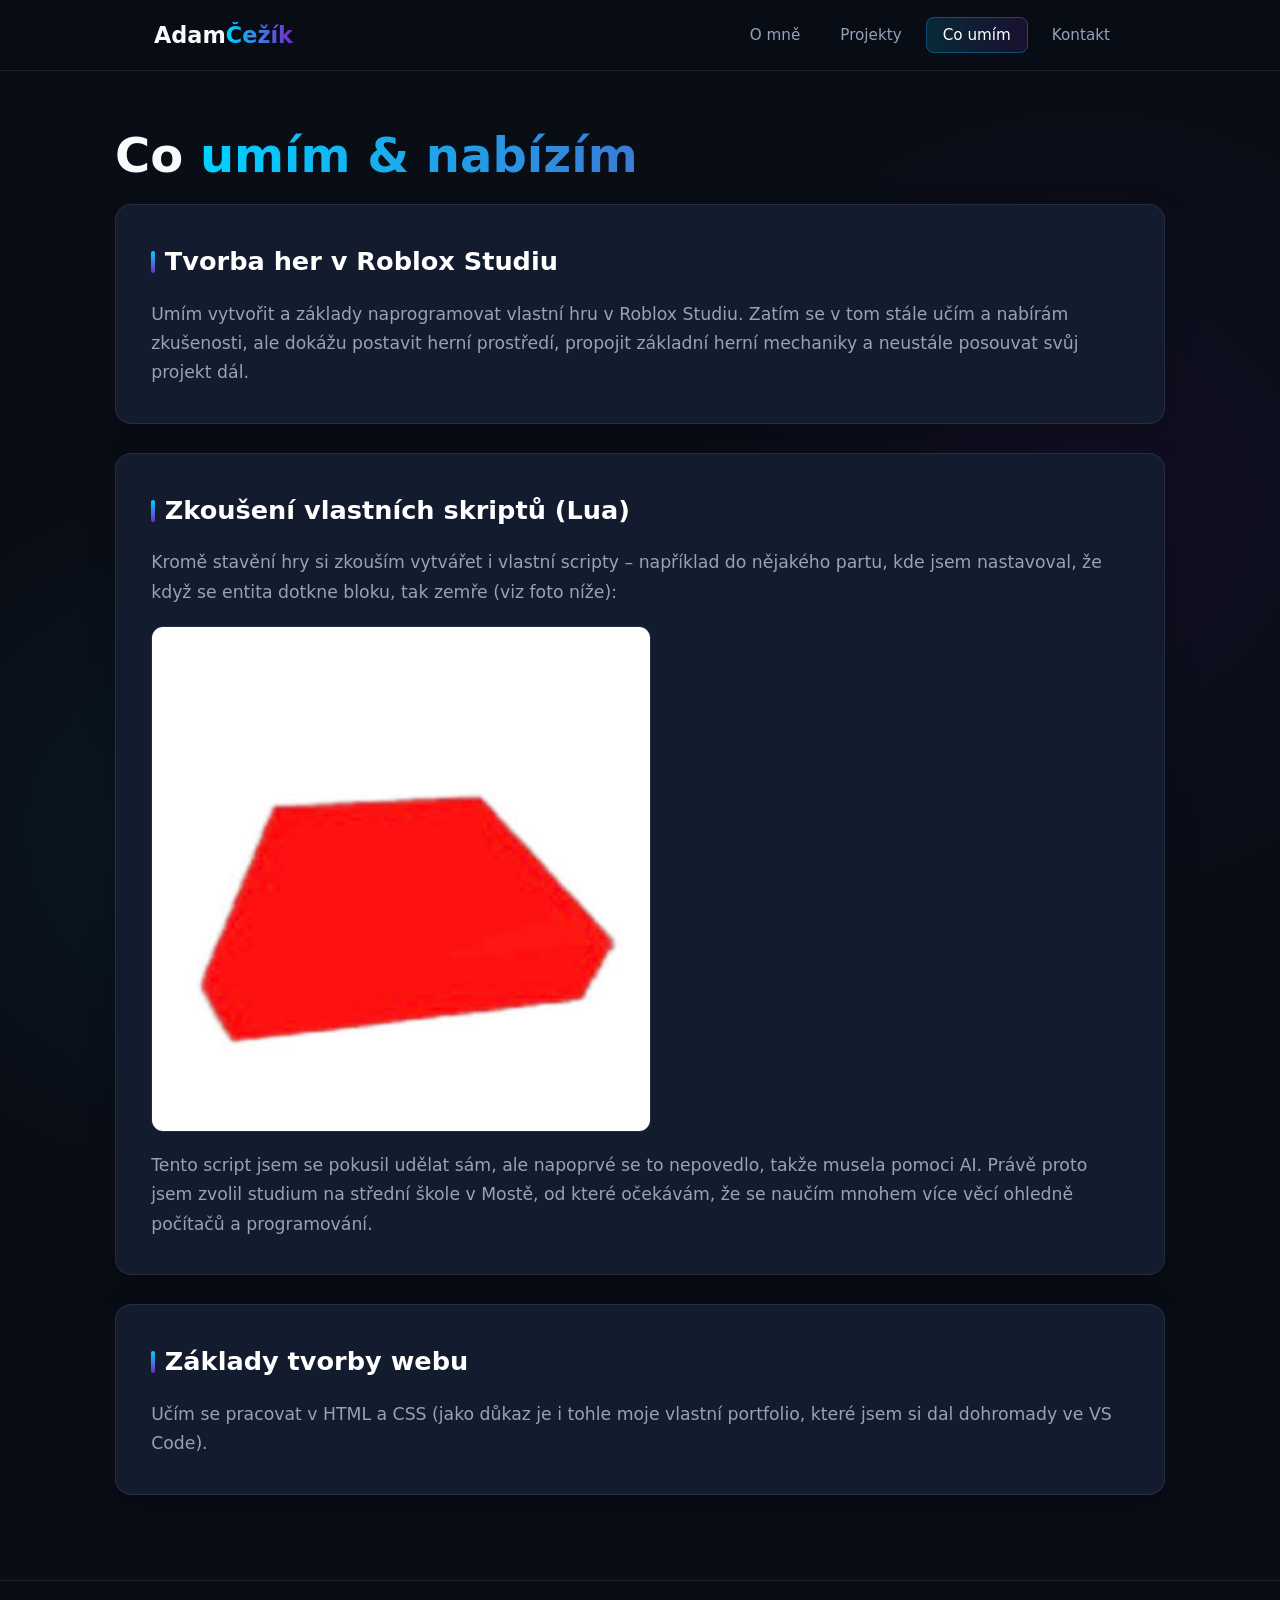
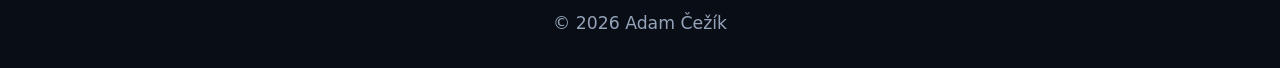
==== Dovednosti.html @ 24068c91 "prvni.verze" ====
<!DOCTYPE html>
<html lang="cs">
<head>
    <meta charset="UTF-8">
    <meta name="viewport" content="width=device-width, initial-scale=1.0">
    <title>Adam Čežík | Co umím</title>
    <link rel="stylesheet" href="css/style.css">
</head>
<body>

    <header>
        <nav>
            <a href="index.html" class="logo">Adam<span>Čežík</span></a>
            <ul class="nav-links">
                <li><a href="index.html">O mně</a></li>
                <li><a href="Projekty.html">Projekty</a></li>
                <li><a href="Dovednosti.html" class="active">Co umím</a></li>
                <li><a href="kontakt.html">Kontakt</a></li>
            </ul>
        </nav>
    </header>

    <main>
        <h1>Co <span>umím & nabízím</span></h1>

        <div class="card">
            <h2>Tvorba her v Roblox Studiu</h2>
            <p>Umím vytvořit a základy naprogramovat vlastní hru v Roblox Studiu. Zatím se v tom stále učím a nabírám zkušenosti, ale dokážu postavit herní prostředí, propojit základní herní mechaniky a neustále posouvat svůj projekt dál.</p>
        </div>

        <div class="card">
            <h2>Zkoušení vlastních skriptů (Lua)</h2>
            <p>Kromě stavění hry si zkouším vytvářet i vlastní scripty – například do nějakého partu, kde jsem nastavoval, že když se entita dotkne bloku, tak zemře (viz foto níže):</p>
            
            <!-- Vlož svůj obrázek do složky img/ jako Script.Roblox.Studio.jpg -->
            <img src="img/script.png" alt="Roblox Script" class="nahled-hry">
            
            <p>Tento script jsem se pokusil udělat sám, ale napoprvé se to nepovedlo, takže musela pomoci AI. Právě proto jsem zvolil studium na střední škole v Mostě, od které očekávám, že se naučím mnohem více věcí ohledně počítačů a programování.</p>
        </div>

        <div class="card">
            <h2>Základy tvorby webu</h2>
            <p>Učím se pracovat v HTML a CSS (jako důkaz je i tohle moje vlastní portfolio, které jsem si dal dohromady ve VS Code).</p>
        </div>
    </main>

    <footer>
        <p>&copy; 2026 Adam Čežík</p>
    </footer>

</body>
</html>
---- css/style.css ----
:root {
    --bg-main: #090d16;
    --bg-card: #131b2e;
    --bg-nav: rgba(9, 13, 22, 0.85);
    --text-primary: #f8fafc;
    --text-secondary: #94a3b8;
    --accent-blue: #00d2ff;
    --accent-purple: #7928ca;
    --border-color: rgba(255, 255, 255, 0.08);
}

* {
    margin: 0;
    padding: 0;
    box-sizing: border-box;
    font-family: 'Segoe UI', system-ui, -apple-system, sans-serif;
}

body {
    background-color: var(--bg-main);
    background-image: 
        radial-gradient(circle at 15% 50%, rgba(0, 210, 255, 0.06), transparent 25%),
        radial-gradient(circle at 85% 30%, rgba(121, 40, 202, 0.08), transparent 25%);
    color: var(--text-primary);
    line-height: 1.7;
    min-height: 100vh;
    display: flex;
    flex-direction: column;
}

/* === NAVIGACE === */
header {
    background-color: var(--bg-nav);
    backdrop-filter: blur(12px);
    border-bottom: 1px solid var(--border-color);
    position: sticky;
    top: 0;
    z-index: 100;
}

nav {
    max-width: 1100px;
    margin: 0 auto;
    padding: 1rem 5%;
    display: flex;
    justify-content: space-between;
    align-items: center;
    flex-wrap: wrap;
    gap: 1rem;
}

.logo {
    font-size: 1.4rem;
    font-weight: 800;
    color: var(--text-primary);
    text-decoration: none;
}

.logo span {
    background: linear-gradient(90deg, var(--accent-blue), var(--accent-purple));
    -webkit-background-clip: text;
    -webkit-text-fill-color: transparent;
}

.nav-links {
    list-style: none;
    display: flex;
    gap: 0.5rem;
    flex-wrap: wrap;
}

.nav-links a {
    color: var(--text-secondary);
    text-decoration: none;
    font-size: 0.95rem;
    font-weight: 500;
    padding: 0.5rem 1rem;
    border-radius: 8px;
    transition: all 0.25s ease;
}

.nav-links a:hover {
    color: var(--text-primary);
    background-color: rgba(255, 255, 255, 0.05);
}

.nav-links a.active {
    color: #fff;
    background: linear-gradient(90deg, rgba(0, 210, 255, 0.15), rgba(121, 40, 202, 0.15));
    border: 1px solid rgba(0, 210, 255, 0.3);
}

/* === HLAVNÍ OBSAH === */
main {
    max-width: 1050px;
    width: 90%;
    margin: 3.5rem auto;
    flex: 1;
}

/* === ÚVODNÍ SEKCE S FOTKOU === */
.hero-container {
    display: flex;
    align-items: center;
    justify-content: space-between;
    gap: 3.5rem;
    margin-bottom: 2.5rem;
}

.hero-text {
    flex: 1;
}

.badge {
    display: inline-block;
    background: rgba(0, 210, 255, 0.1);
    color: var(--accent-blue);
    border: 1px solid rgba(0, 210, 255, 0.3);
    padding: 0.3rem 0.9rem;
    border-radius: 20px;
    font-size: 0.85rem;
    font-weight: 600;
    margin-bottom: 1rem;
}

h1 {
    font-size: 3rem;
    font-weight: 800;
    line-height: 1.2;
    margin-bottom: 1.2rem;
}

h1 span {
    background: linear-gradient(90deg, var(--accent-blue), #3a7bd5);
    -webkit-background-clip: text;
    -webkit-text-fill-color: transparent;
}

.hero-photo-wrapper {
    position: relative;
    width: 270px;
    height: 320px;
    flex-shrink: 0;
}

.hero-photo-wrapper::before {
    content: '';
    position: absolute;
    inset: -4px;
    border-radius: 24px;
    background: linear-gradient(135deg, var(--accent-blue), var(--accent-purple));
    z-index: 0;
    opacity: 0.8;
    filter: blur(8px);
}

.hero-photo {
    position: relative;
    z-index: 1;
    width: 100%;
    height: 100%;
    object-fit: cover;
    object-position: center top;
    border-radius: 20px;
    border: 2px solid rgba(255, 255, 255, 0.15);
    background-color: var(--bg-card);
}

/* === KARTY A TEXTY === */
.card {
    background-color: var(--bg-card);
    border: 1px solid var(--border-color);
    border-radius: 16px;
    padding: 2.2rem;
    margin-bottom: 1.8rem;
    box-shadow: 0 10px 30px rgba(0, 0, 0, 0.25);
}

h2 {
    font-size: 1.6rem;
    color: #fff;
    margin-bottom: 1rem;
    display: flex;
    align-items: center;
    gap: 0.6rem;
}

h2::before {
    content: '';
    display: inline-block;
    width: 4px;
    height: 22px;
    background: linear-gradient(180deg, var(--accent-blue), var(--accent-purple));
    border-radius: 2px;
}

p {
    color: var(--text-secondary);
    font-size: 1.08rem;
    margin-bottom: 1.2rem;
}

p:last-child {
    margin-bottom: 0;
}

/* === ODKAZY A TLAČÍTKA === */
.svitici-odkaz {
    color: var(--accent-blue);
    text-decoration: none;
    font-weight: 600;
    border-bottom: 1px dashed var(--accent-blue);
    transition: 0.2s;
}

.svitici-odkaz:hover {
    color: #fff;
    border-bottom-style: solid;
    text-shadow: 0 0 10px rgba(0, 210, 255, 0.6);
}

.btn {
    display: inline-block;
    background: linear-gradient(90deg, var(--accent-blue), #2563eb);
    color: #fff;
    padding: 0.8rem 1.6rem;
    border-radius: 10px;
    text-decoration: none;
    font-weight: 600;
    margin-top: 1rem;
    margin-right: 0.8rem;
    transition: transform 0.2s, box-shadow 0.2s;
}

.btn:hover {
    transform: translateY(-2px);
    box-shadow: 0 6px 20px rgba(0, 210, 255, 0.35);
}

.btn-outline {
    background: transparent;
    border: 1px solid rgba(0, 210, 255, 0.4);
}

.btn-outline:hover {
    background: rgba(0, 210, 255, 0.1);
}

/* === OBRÁZEK SKRIPTU === */
.nahled-hry {
    width: 100%;
    max-width: 500px;
    border-radius: 12px;
    border: 1px solid var(--border-color);
    margin: 1.2rem 0;
    display: block;
}

/* === PATIČKA === */
footer {
    text-align: center;
    padding: 1.8rem;
    border-top: 1px solid var(--border-color);
    color: var(--text-secondary);
    font-size: 0.9rem;
}

@media (max-width: 768px) {
    .hero-container {
        flex-direction: column-reverse;
        text-align: center;
        gap: 2rem;
    }
    h1 {
        font-size: 2.3rem;
    }
    .hero-photo-wrapper {
        width: 220px;
        height: 260px;
    }
}
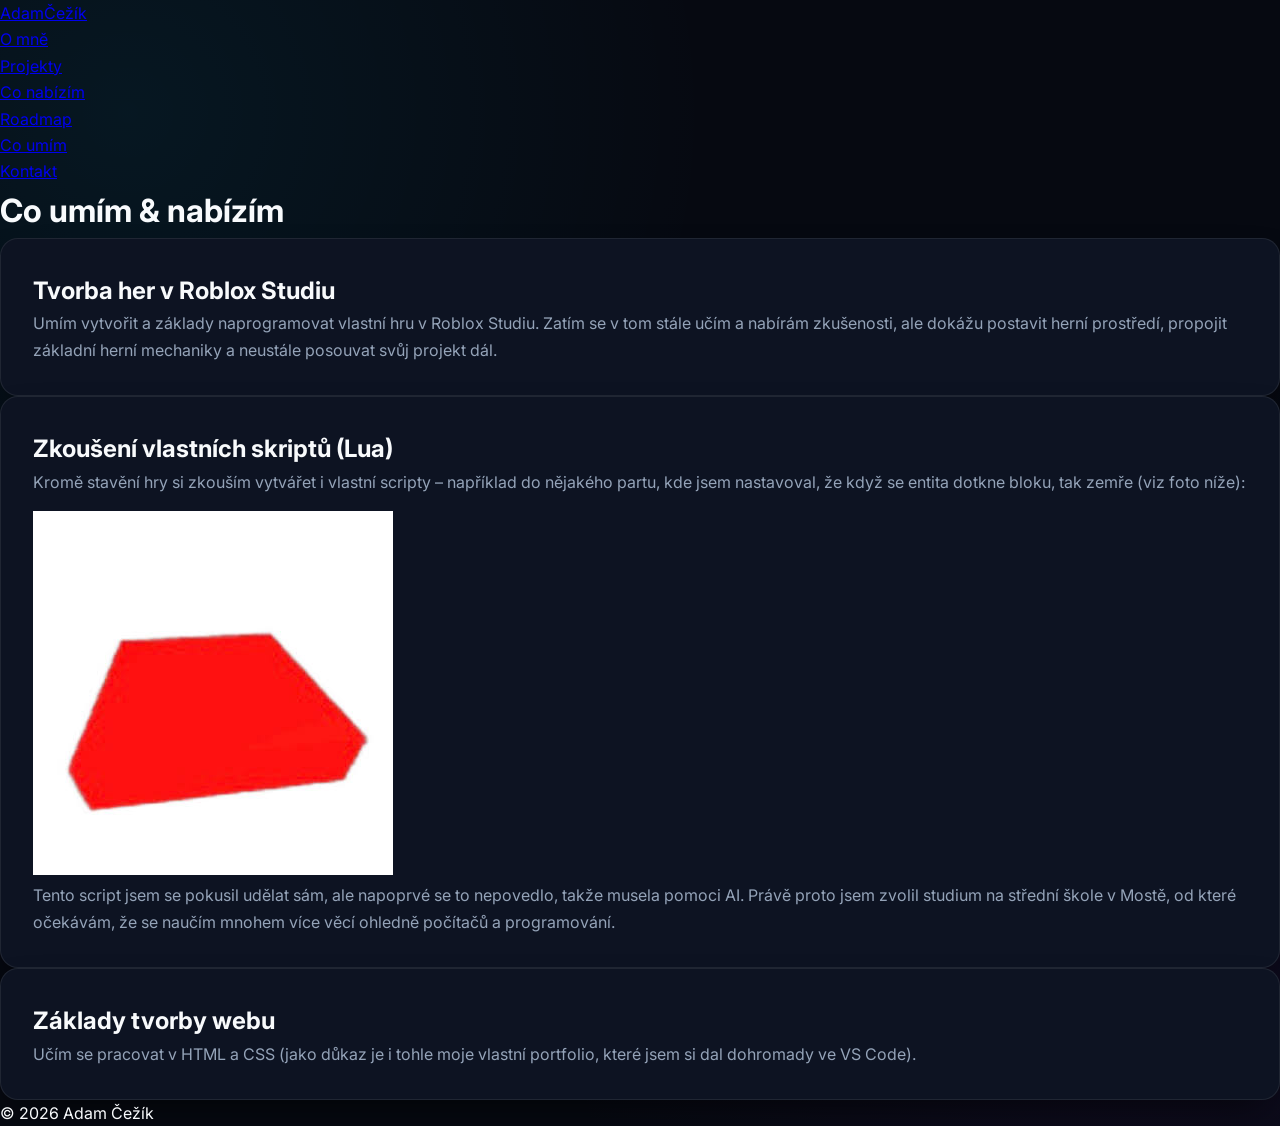
==== commit 69d3f342: "zlepšení stránek a co nabízím" ====
--- a/Dovednosti.html
+++ b/Dovednosti.html
@@ -14,6 +14,8 @@
             <ul class="nav-links">
                 <li><a href="index.html">O mně</a></li>
                 <li><a href="Projekty.html">Projekty</a></li>
+                <li><a href="Nabidka.html">Co nabízím</a></li>
+                <li><a href="Roadmap.html">Roadmap</a></li>
                 <li><a href="Dovednosti.html" class="active">Co umím</a></li>
                 <li><a href="kontakt.html">Kontakt</a></li>
             </ul>
--- a/css/style.css
+++ b/css/style.css
@@ -1,281 +1,1000 @@
+@import url('https://fonts.googleapis.com/css2?family=Inter:wght@400;500;600;700;800&family=JetBrains+Mono:wght@600;700;800&display=swap');
+
 :root {
-    --bg-main: #090d16;
-    --bg-card: #131b2e;
-    --bg-nav: rgba(9, 13, 22, 0.85);
-    --text-primary: #f8fafc;
-    --text-secondary: #94a3b8;
-    --accent-blue: #00d2ff;
-    --accent-purple: #7928ca;
-    --border-color: rgba(255, 255, 255, 0.08);
-}
-
-* {
+    --bg-base: #060911;
+    --bg-surface: #0d1322;
+    --bg-surface-2: #121a2e;
+    --bg-glass: rgba(13, 19, 34, 0.82);
+    --text-main: #f8fafc;
+    --text-muted: #94a3b8;
+    --accent-primary: #00d2ff;
+    --accent-secondary: #7928ca;
+    --accent-glow: rgba(0, 210, 255, 0.25);
+    --border-subtle: rgba(255, 255, 255, 0.08);
+    --border-accent: rgba(0, 210, 255, 0.35);
+    --flap-bg: #080c16;
+    --flap-top: #0e1526;
+    --radius-xl: 24px;
+    --radius-lg: 18px;
+    --radius-md: 12px;
+    --shadow-card: 0 20px 40px -15px rgba(0, 0, 0, 0.65);
+}
+
+[data-theme="light"] {
+    --bg-base: #f1f5f9;
+    --bg-surface: #ffffff;
+    --bg-surface-2: #f8fafc;
+    --bg-glass: rgba(255, 255, 255, 0.88);
+    --text-main: #0f172a;
+    --text-muted: #475569;
+    --accent-primary: #0284c7;
+    --accent-secondary: #6d28d9;
+    --accent-glow: rgba(2, 132, 199, 0.16);
+    --border-subtle: rgba(15, 23, 42, 0.09);
+    --border-accent: rgba(2, 132, 199, 0.35);
+    --flap-bg: #1e293b;
+    --flap-top: #0f172a;
+    --shadow-card: 0 15px 35px -10px rgba(15, 23, 42, 0.08);
+}
+
+*, *::before, *::after {
+    box-sizing: border-box;
     margin: 0;
     padding: 0;
-    box-sizing: border-box;
-    font-family: 'Segoe UI', system-ui, -apple-system, sans-serif;
+}
+
+html, body {
+    max-width: 100%;
+    overflow-x: hidden;
+    scroll-behavior: smooth;
 }
 
 body {
-    background-color: var(--bg-main);
-    background-image: 
-        radial-gradient(circle at 15% 50%, rgba(0, 210, 255, 0.06), transparent 25%),
-        radial-gradient(circle at 85% 30%, rgba(121, 40, 202, 0.08), transparent 25%);
-    color: var(--text-primary);
-    line-height: 1.7;
+    font-family: 'Inter', -apple-system, BlinkMacSystemFont, sans-serif;
+    background-color: var(--bg-base);
+    background-image:
+        radial-gradient(circle at 10% 10%, rgba(0, 210, 255, 0.07) 0%, transparent 38%),
+        radial-gradient(circle at 90% 85%, rgba(121, 40, 202, 0.08) 0%, transparent 40%);
+    color: var(--text-main);
+    line-height: 1.65;
     min-height: 100vh;
     display: flex;
     flex-direction: column;
-}
-
-/* === NAVIGACE === */
-header {
-    background-color: var(--bg-nav);
-    backdrop-filter: blur(12px);
-    border-bottom: 1px solid var(--border-color);
+    transition: background-color 0.3s ease, color 0.3s ease;
+}
+
+/* ==========================================================
+   NAVIGACE
+   ========================================================== */
+.site-header {
     position: sticky;
     top: 0;
-    z-index: 100;
-}
-
-nav {
-    max-width: 1100px;
+    z-index: 1000;
+    background: var(--bg-glass);
+    backdrop-filter: blur(16px);
+    -webkit-backdrop-filter: blur(16px);
+    border-bottom: 1px solid var(--border-subtle);
+}
+
+.nav-container {
+    max-width: 1120px;
     margin: 0 auto;
-    padding: 1rem 5%;
-    display: flex;
+    padding: 0.9rem 1.5rem;
+    display: flex;
+    align-items: center;
     justify-content: space-between;
-    align-items: center;
-    flex-wrap: wrap;
-    gap: 1rem;
-}
-
-.logo {
-    font-size: 1.4rem;
+}
+
+.brand-logo {
+    font-family: 'JetBrains Mono', monospace;
+    font-size: 1.25rem;
     font-weight: 800;
-    color: var(--text-primary);
+    color: var(--text-main);
     text-decoration: none;
-}
-
-.logo span {
-    background: linear-gradient(90deg, var(--accent-blue), var(--accent-purple));
+    display: flex;
+    align-items: center;
+    gap: 2px;
+}
+
+.logo-bracket {
+    color: var(--text-muted);
+    font-weight: 600;
+}
+
+.brand-logo span:not(.logo-bracket) {
+    background: linear-gradient(135deg, var(--accent-primary), var(--accent-secondary));
     -webkit-background-clip: text;
     -webkit-text-fill-color: transparent;
 }
 
-.nav-links {
+.nav-controls {
+    display: flex;
+    align-items: center;
+    gap: 0.5rem;
+}
+
+.nav-menu {
+    display: flex;
     list-style: none;
-    display: flex;
+    gap: 0.25rem;
+}
+
+.nav-btn {
+    background: transparent;
+    border: 1px solid transparent;
+    color: var(--text-muted);
+    font-family: inherit;
+    font-size: 0.92rem;
+    font-weight: 500;
+    padding: 0.5rem 0.9rem;
+    border-radius: 10px;
+    cursor: pointer;
+    text-decoration: none;
+    transition: all 0.2s ease;
+}
+
+.nav-btn:hover {
+    color: var(--text-main);
+    background: rgba(128, 128, 128, 0.08);
+}
+
+.nav-btn.active {
+    color: var(--text-main);
+    background: linear-gradient(135deg, rgba(0, 210, 255, 0.14), rgba(121, 40, 202, 0.14));
+    border-color: var(--border-accent);
+    font-weight: 600;
+}
+
+.icon-btn {
+    background: var(--bg-surface);
+    border: 1px solid var(--border-subtle);
+    color: var(--text-main);
+    width: 38px;
+    height: 38px;
+    border-radius: 10px;
+    display: inline-flex;
+    align-items: center;
+    justify-content: center;
+    cursor: pointer;
+    font-size: 1.05rem;
+    transition: all 0.2s ease;
+}
+
+.icon-btn:hover {
+    border-color: var(--border-accent);
+    transform: translateY(-1px);
+}
+
+.burger-btn {
+    display: none;
+    flex-direction: column;
+    gap: 4px;
+}
+
+.burger-btn span {
+    width: 18px;
+    height: 2px;
+    background: var(--text-main);
+    border-radius: 2px;
+}
+
+/* ==========================================================
+   HLAVNÍ KONTEJNER A ZÁLOŽKY
+   ========================================================== */
+.main-wrapper {
+    max-width: 1080px;
+    width: 100%;
+    margin: 2.5rem auto;
+    padding: 0 1.5rem;
+    flex: 1;
+}
+
+.tab-panel {
+    display: none;
+    animation: panelEnter 0.35s cubic-bezier(0.16, 1, 0.3, 1);
+}
+
+.tab-panel.active {
+    display: block;
+}
+
+@keyframes panelEnter {
+    from { opacity: 0; transform: translateY(12px); }
+    to { opacity: 1; transform: translateY(0); }
+}
+
+.section-header {
+    margin-bottom: 2rem;
+}
+
+.page-title {
+    font-size: clamp(2rem, 5vw, 2.75rem);
+    font-weight: 800;
+    letter-spacing: -0.03em;
+    line-height: 1.15;
+    margin-bottom: 0.4rem;
+}
+
+.page-title span {
+    background: linear-gradient(135deg, var(--accent-primary), var(--accent-secondary));
+    -webkit-background-clip: text;
+    -webkit-text-fill-color: transparent;
+}
+
+.section-subtitle {
+    color: var(--text-muted);
+    font-size: 1.05rem;
+}
+
+/* ==========================================================
+   HERO KARTA (ÚVOD)
+   ========================================================== */
+.hero-card {
+    background: var(--bg-surface);
+    border: 1px solid var(--border-subtle);
+    border-radius: var(--radius-xl);
+    padding: 2.8rem;
+    box-shadow: var(--shadow-card);
+    display: grid;
+    grid-template-columns: 1.3fr 0.7fr;
+    gap: 2.5rem;
+    align-items: center;
+    margin-bottom: 1.5rem;
+    position: relative;
+    overflow: hidden;
+}
+
+.hero-card::before {
+    content: '';
+    position: absolute;
+    top: -120px;
+    right: -120px;
+    width: 320px;
+    height: 320px;
+    background: radial-gradient(circle, var(--accent-glow) 0%, transparent 70%);
+    pointer-events: none;
+}
+
+.status-pill {
+    display: inline-flex;
+    align-items: center;
     gap: 0.5rem;
-    flex-wrap: wrap;
-}
-
-.nav-links a {
-    color: var(--text-secondary);
-    text-decoration: none;
-    font-size: 0.95rem;
-    font-weight: 500;
-    padding: 0.5rem 1rem;
-    border-radius: 8px;
-    transition: all 0.25s ease;
-}
-
-.nav-links a:hover {
-    color: var(--text-primary);
-    background-color: rgba(255, 255, 255, 0.05);
-}
-
-.nav-links a.active {
-    color: #fff;
-    background: linear-gradient(90deg, rgba(0, 210, 255, 0.15), rgba(121, 40, 202, 0.15));
-    border: 1px solid rgba(0, 210, 255, 0.3);
-}
-
-/* === HLAVNÍ OBSAH === */
-main {
-    max-width: 1050px;
-    width: 90%;
-    margin: 3.5rem auto;
-    flex: 1;
-}
-
-/* === ÚVODNÍ SEKCE S FOTKOU === */
-.hero-container {
-    display: flex;
-    align-items: center;
-    justify-content: space-between;
-    gap: 3.5rem;
-    margin-bottom: 2.5rem;
-}
-
-.hero-text {
-    flex: 1;
-}
-
-.badge {
-    display: inline-block;
+    padding: 0.4rem 0.95rem;
+    border-radius: 99px;
     background: rgba(0, 210, 255, 0.1);
-    color: var(--accent-blue);
-    border: 1px solid rgba(0, 210, 255, 0.3);
-    padding: 0.3rem 0.9rem;
-    border-radius: 20px;
+    border: 1px solid var(--border-accent);
+    color: var(--accent-primary);
     font-size: 0.85rem;
     font-weight: 600;
-    margin-bottom: 1rem;
-}
-
-h1 {
-    font-size: 3rem;
+    margin-bottom: 1.2rem;
+}
+
+.status-dot {
+    width: 8px;
+    height: 8px;
+    border-radius: 50%;
+    background: var(--accent-primary);
+    box-shadow: 0 0 10px var(--accent-primary);
+    animation: pulseDot 2s infinite;
+}
+
+@keyframes pulseDot {
+    0%, 100% { transform: scale(1); opacity: 1; }
+    50% { transform: scale(1.35); opacity: 0.6; }
+}
+
+.hero-title {
+    font-size: clamp(2.1rem, 5vw, 3rem);
     font-weight: 800;
-    line-height: 1.2;
-    margin-bottom: 1.2rem;
-}
-
-h1 span {
-    background: linear-gradient(90deg, var(--accent-blue), #3a7bd5);
+    letter-spacing: -0.03em;
+    line-height: 1.12;
+    margin-bottom: 0.8rem;
+}
+
+.hero-title span {
+    background: linear-gradient(135deg, var(--accent-primary), var(--accent-secondary));
     -webkit-background-clip: text;
     -webkit-text-fill-color: transparent;
 }
 
-.hero-photo-wrapper {
+.typewriter-line {
+    font-family: 'JetBrains Mono', monospace;
+    font-size: 1rem;
+    color: var(--text-muted);
+    margin-bottom: 1.2rem;
+    min-height: 1.6em;
+}
+
+.typewriter-highlight {
+    color: var(--accent-primary);
+    font-weight: 700;
+}
+
+.cursor {
+    color: var(--accent-primary);
+    animation: blinkCursor 0.8s infinite;
+}
+
+@keyframes blinkCursor {
+    0%, 100% { opacity: 1; }
+    50% { opacity: 0; }
+}
+
+.hero-desc {
+    color: var(--text-muted);
+    font-size: 1.05rem;
+    margin-bottom: 1.8rem;
+}
+
+.hero-visual {
     position: relative;
-    width: 270px;
-    height: 320px;
-    flex-shrink: 0;
-}
-
-.hero-photo-wrapper::before {
-    content: '';
-    position: absolute;
-    inset: -4px;
-    border-radius: 24px;
-    background: linear-gradient(135deg, var(--accent-blue), var(--accent-purple));
-    z-index: 0;
-    opacity: 0.8;
-    filter: blur(8px);
-}
-
-.hero-photo {
-    position: relative;
-    z-index: 1;
+    display: flex;
+    justify-content: center;
+    align-items: center;
+}
+
+.avatar-ring {
+    width: 230px;
+    height: 230px;
+    border-radius: 50%;
+    padding: 5px;
+    background: linear-gradient(135deg, var(--accent-primary), var(--accent-secondary));
+    box-shadow: 0 20px 45px var(--accent-glow);
+}
+
+.avatar-img {
     width: 100%;
     height: 100%;
     object-fit: cover;
-    object-position: center top;
-    border-radius: 20px;
-    border: 2px solid rgba(255, 255, 255, 0.15);
-    background-color: var(--bg-card);
-}
-
-/* === KARTY A TEXTY === */
+    border-radius: 50%;
+    display: block;
+    background: var(--bg-surface);
+}
+
+.floating-badge {
+    position: absolute;
+    background: var(--bg-glass);
+    backdrop-filter: blur(12px);
+    border: 1px solid var(--border-accent);
+    color: var(--text-main);
+    padding: 0.45rem 0.9rem;
+    border-radius: 12px;
+    font-size: 0.82rem;
+    font-weight: 700;
+    box-shadow: 0 10px 25px rgba(0, 0, 0, 0.35);
+    white-space: nowrap;
+}
+
+.badge-top {
+    top: 8px;
+    right: -5px;
+}
+
+.badge-bottom {
+    bottom: 8px;
+    left: -10px;
+}
+
+/* ==========================================================
+   STATS BAR
+   ========================================================== */
+.stats-grid {
+    display: grid;
+    grid-template-columns: repeat(3, 1fr);
+    gap: 1.2rem;
+    margin-bottom: 1.5rem;
+}
+
+.stat-card {
+    background: var(--bg-surface);
+    border: 1px solid var(--border-subtle);
+    border-radius: var(--radius-lg);
+    padding: 1.4rem;
+    text-align: center;
+    transition: transform 0.2s ease, border-color 0.2s ease;
+}
+
+.stat-card:hover {
+    transform: translateY(-3px);
+    border-color: var(--border-accent);
+}
+
+.stat-number {
+    font-family: 'JetBrains Mono', monospace;
+    font-size: 1.35rem;
+    font-weight: 800;
+    color: var(--accent-primary);
+    margin-bottom: 0.2rem;
+}
+
+.stat-label {
+    font-size: 0.85rem;
+    color: var(--text-muted);
+    font-weight: 500;
+}
+
+/* ==========================================================
+   BENTO KARTY A PROJEKTY
+   ========================================================== */
+.bento-grid {
+    display: grid;
+    grid-template-columns: repeat(auto-fit, minmax(300px, 1fr));
+    gap: 1.5rem;
+}
+
 .card {
-    background-color: var(--bg-card);
-    border: 1px solid var(--border-color);
-    border-radius: 16px;
+    background: var(--bg-surface);
+    border: 1px solid var(--border-subtle);
+    border-radius: var(--radius-lg);
+    padding: 2rem;
+    box-shadow: var(--shadow-card);
+    transition: transform 0.25s ease, border-color 0.25s ease;
+}
+
+.card:hover {
+    border-color: var(--border-accent);
+}
+
+.card-dashed {
+    border-style: dashed;
+    background: transparent;
+    box-shadow: none;
+    display: flex;
+    flex-direction: column;
+    justify-content: center;
+}
+
+.card-icon {
+    font-size: 1.8rem;
+    margin-bottom: 0.8rem;
+}
+
+.card-title {
+    font-size: 1.28rem;
+    font-weight: 700;
+    margin-bottom: 0.8rem;
+}
+
+.card p {
+    color: var(--text-muted);
+    margin-bottom: 1rem;
+}
+
+.card p:last-child {
+    margin-bottom: 0;
+}
+
+/* FEATURED PROJEKT */
+.featured-project-card {
+    background: var(--bg-surface);
+    border: 1px solid var(--border-accent);
+    border-radius: var(--radius-xl);
     padding: 2.2rem;
-    margin-bottom: 1.8rem;
-    box-shadow: 0 10px 30px rgba(0, 0, 0, 0.25);
-}
-
-h2 {
-    font-size: 1.6rem;
-    color: #fff;
+    box-shadow: var(--shadow-card);
+    display: grid;
+    grid-template-columns: 1.2fr 0.8fr;
+    gap: 2rem;
+    align-items: center;
+}
+
+.featured-title {
+    font-size: 1.8rem;
+    font-weight: 800;
+    margin-bottom: 0.9rem;
+}
+
+.featured-info p {
+    color: var(--text-muted);
     margin-bottom: 1rem;
-    display: flex;
+}
+
+.featured-media {
+    text-align: center;
+}
+
+.featured-img, .code-preview {
+    width: 100%;
+    border-radius: var(--radius-md);
+    border: 1px solid var(--border-subtle);
+    display: block;
+    margin: 0.8rem 0;
+}
+
+.media-caption {
+    font-size: 0.8rem;
+    color: var(--text-muted);
+}
+
+/* ŠTÍTKY (TAGS) */
+.tag-list {
+    display: flex;
+    flex-wrap: wrap;
+    gap: 0.5rem;
+    margin-bottom: 1rem;
+}
+
+.tag {
+    font-size: 0.78rem;
+    font-weight: 600;
+    padding: 0.3rem 0.75rem;
+    border-radius: 8px;
+    background: rgba(128, 128, 128, 0.1);
+    color: var(--text-main);
+    border: 1px solid var(--border-subtle);
+}
+
+.tag-accent {
+    background: rgba(0, 210, 255, 0.14);
+    color: var(--accent-primary);
+    border-color: var(--border-accent);
+}
+
+/* ==========================================================
+   ROADMAP TIMELINE
+   ========================================================== */
+.timeline {
+    position: relative;
+    padding-left: 2.2rem;
+    display: flex;
+    flex-direction: column;
+    gap: 1.5rem;
+}
+
+.timeline::before {
+    content: '';
+    position: absolute;
+    top: 0;
+    bottom: 0;
+    left: 15px;
+    width: 2px;
+    background: var(--border-subtle);
+}
+
+.timeline-item {
+    position: relative;
+}
+
+.timeline-marker {
+    position: absolute;
+    left: -2.2rem;
+    top: 1.5rem;
+    width: 32px;
+    height: 32px;
+    border-radius: 50%;
+    background: var(--bg-surface);
+    border: 2px solid var(--border-subtle);
+    display: flex;
+    align-items: center;
+    justify-content: center;
+    font-size: 0.85rem;
+    font-weight: 800;
+    z-index: 2;
+}
+
+.timeline-item.done .timeline-marker {
+    background: var(--accent-primary);
+    border-color: var(--accent-primary);
+    color: #060911;
+}
+
+.timeline-item.active .timeline-marker {
+    border-color: var(--accent-primary);
+    color: var(--accent-primary);
+    box-shadow: 0 0 15px var(--accent-glow);
+}
+
+.timeline-badge {
+    display: inline-block;
+    font-size: 0.75rem;
+    font-weight: 700;
+    text-transform: uppercase;
+    letter-spacing: 0.8px;
+    padding: 0.25rem 0.7rem;
+    border-radius: 6px;
+    margin-bottom: 0.6rem;
+}
+
+.badge-done {
+    background: rgba(16, 185, 129, 0.15);
+    color: #10b981;
+}
+
+.badge-progress {
+    background: rgba(0, 210, 255, 0.15);
+    color: var(--accent-primary);
+}
+
+.badge-upcoming {
+    background: rgba(148, 163, 184, 0.15);
+    color: var(--text-muted);
+}
+
+.timeline-content h3 {
+    font-size: 1.15rem;
+    margin-bottom: 0.5rem;
+}
+
+/* ==========================================================
+   VYBAVENÍ SPEC LIST & DOVEDNOSTI PROGRESS BARY
+   ========================================================== */
+.spec-list {
+    list-style: none;
+    display: flex;
+    flex-direction: column;
+    gap: 0.75rem;
+}
+
+.spec-list li {
+    display: flex;
+    justify-content: space-between;
+    gap: 1rem;
+    padding-bottom: 0.65rem;
+    border-bottom: 1px solid var(--border-subtle);
+    font-size: 0.95rem;
+}
+
+.spec-list li:last-child {
+    border-bottom: none;
+    padding-bottom: 0;
+}
+
+.spec-list span {
+    color: var(--text-muted);
+}
+
+.skill-item {
+    margin-bottom: 1.2rem;
+}
+
+.skill-item:last-child {
+    margin-bottom: 0;
+}
+
+.skill-header {
+    display: flex;
+    justify-content: space-between;
+    font-size: 0.92rem;
+    font-weight: 600;
+    margin-bottom: 0.45rem;
+}
+
+.skill-bar {
+    width: 100%;
+    height: 10px;
+    background: rgba(128, 128, 128, 0.15);
+    border-radius: 99px;
+    overflow: hidden;
+}
+
+.skill-fill {
+    height: 100%;
+    background: linear-gradient(90deg, var(--accent-primary), var(--accent-secondary));
+    border-radius: 99px;
+}
+
+/* ==========================================================
+   TLAČÍTKA
+   ========================================================== */
+.btn-row {
+    display: flex;
+    flex-wrap: wrap;
+    gap: 0.85rem;
+    margin-top: 1.4rem;
+}
+
+.btn {
+    display: inline-flex;
+    align-items: center;
+    justify-content: center;
+    gap: 0.5rem;
+    padding: 0.78rem 1.45rem;
+    border-radius: var(--radius-md);
+    font-family: inherit;
+    font-size: 0.94rem;
+    font-weight: 600;
+    text-decoration: none;
+    cursor: pointer;
+    border: none;
+    transition: all 0.2s ease;
+}
+
+.btn-primary {
+    background: linear-gradient(135deg, var(--accent-primary), var(--accent-secondary));
+    color: #ffffff;
+    box-shadow: 0 8px 20px -6px var(--accent-glow);
+}
+
+.btn-primary:hover {
+    transform: translateY(-2px);
+    filter: brightness(1.08);
+}
+
+.btn-secondary {
+    background: var(--bg-surface-2);
+    color: var(--text-main);
+    border: 1px solid var(--border-subtle);
+}
+
+.btn-secondary:hover {
+    border-color: var(--border-accent);
+}
+
+/* Vylepšené moderní tlačítko zpět */
+.back-btn {
+    display: inline-flex;
     align-items: center;
     gap: 0.6rem;
-}
-
-h2::before {
+    background: rgba(13, 19, 34, 0.85);
+    border: 1px solid rgba(0, 210, 255, 0.35);
+    color: #ffffff;
+    padding: 0.65rem 1.25rem;
+    border-radius: 12px;
+    font-family: inherit;
+    font-size: 0.92rem;
+    font-weight: 600;
+    text-decoration: none;
+    box-shadow: 0 4px 15px rgba(0, 0, 0, 0.3);
+    transition: all 0.25s ease;
+    margin-bottom: 1.5rem;
+}
+
+.back-btn:hover {
+    background: rgba(0, 210, 255, 0.15);
+    border-color: #00d2ff;
+    transform: translateX(-4px);
+    box-shadow: 0 6px 20px rgba(0, 210, 255, 0.25);
+}
+
+/* ==========================================================
+   NÁDRAŽNÍ SPLIT-FLAP ODPOČET
+   ========================================================== */
+.flap-board {
+    background: linear-gradient(160deg, rgba(13, 19, 34, 0.95), rgba(6, 9, 17, 0.98));
+    border: 1px solid rgba(0, 210, 255, 0.35);
+    border-radius: 18px;
+    padding: 2rem 1.5rem;
+    margin: 1.8rem 0;
+    text-align: center;
+    box-shadow: inset 0 1px 0 rgba(255, 255, 255, 0.08), 0 20px 40px rgba(0, 0, 0, 0.45);
+}
+
+.flap-board-header {
+    font-size: 0.95rem;
+    font-weight: 600;
+    text-transform: uppercase;
+    letter-spacing: 1.5px;
+    color: #00d2ff;
+    margin-bottom: 1.5rem;
+}
+
+.flap-grid {
+    display: flex;
+    justify-content: center;
+    align-items: center;
+    gap: 1rem;
+}
+
+.flap-unit {
+    display: flex;
+    flex-direction: column;
+    align-items: center;
+    gap: 0.6rem;
+}
+
+.flap-card {
+    position: relative;
+    width: 90px;
+    height: 98px;
+    background: #080c16;
+    border-radius: 12px;
+    border: 1px solid rgba(255, 255, 255, 0.12);
+    box-shadow: 0 10px 25px rgba(0, 0, 0, 0.6);
+    perspective: 600px;
+    overflow: hidden;
+    display: flex;
+    align-items: center;
+    justify-content: center;
+}
+
+.flap-card::before {
     content: '';
-    display: inline-block;
-    width: 4px;
-    height: 22px;
-    background: linear-gradient(180deg, var(--accent-blue), var(--accent-purple));
-    border-radius: 2px;
-}
-
-p {
-    color: var(--text-secondary);
-    font-size: 1.08rem;
-    margin-bottom: 1.2rem;
-}
-
-p:last-child {
-    margin-bottom: 0;
-}
-
-/* === ODKAZY A TLAČÍTKA === */
-.svitici-odkaz {
-    color: var(--accent-blue);
-    text-decoration: none;
-    font-weight: 600;
-    border-bottom: 1px dashed var(--accent-blue);
-    transition: 0.2s;
-}
-
-.svitici-odkaz:hover {
-    color: #fff;
-    border-bottom-style: solid;
-    text-shadow: 0 0 10px rgba(0, 210, 255, 0.6);
-}
-
-.btn {
-    display: inline-block;
-    background: linear-gradient(90deg, var(--accent-blue), #2563eb);
-    color: #fff;
-    padding: 0.8rem 1.6rem;
-    border-radius: 10px;
-    text-decoration: none;
-    font-weight: 600;
-    margin-top: 1rem;
-    margin-right: 0.8rem;
-    transition: transform 0.2s, box-shadow 0.2s;
-}
-
-.btn:hover {
-    transform: translateY(-2px);
-    box-shadow: 0 6px 20px rgba(0, 210, 255, 0.35);
-}
-
-.btn-outline {
-    background: transparent;
-    border: 1px solid rgba(0, 210, 255, 0.4);
-}
-
-.btn-outline:hover {
-    background: rgba(0, 210, 255, 0.1);
-}
-
-/* === OBRÁZEK SKRIPTU === */
-.nahled-hry {
+    position: absolute;
+    top: 0;
+    left: 0;
     width: 100%;
-    max-width: 500px;
-    border-radius: 12px;
-    border: 1px solid var(--border-color);
-    margin: 1.2rem 0;
-    display: block;
-}
-
-/* === PATIČKA === */
-footer {
+    height: 50%;
+    background: #0e1526;
+    border-bottom: 2px solid #000000;
+    z-index: 1;
+}
+
+.flap-card::after {
+    content: '';
+    position: absolute;
+    top: calc(50% - 4px);
+    left: 0;
+    right: 0;
+    height: 8px;
+    border-left: 4px solid #1e293b;
+    border-right: 4px solid #1e293b;
+    z-index: 4;
+    pointer-events: none;
+}
+
+.flap-number {
+    position: relative;
+    z-index: 2;
+    font-family: 'JetBrains Mono', monospace;
+    font-size: 2.5rem;
+    font-weight: 800;
+    color: #ffffff;
+    letter-spacing: -1px;
+    text-shadow: 0 2px 10px rgba(0, 0, 0, 0.8);
+}
+
+.flap-card.tick .flap-number {
+    animation: mechanicalFlip 0.45s cubic-bezier(0.34, 1.56, 0.64, 1);
+}
+
+.flap-card.tick .flap-sheen {
+    animation: sheenSweep 0.45s ease-out;
+}
+
+.flap-sheen {
+    position: absolute;
+    inset: 0;
+    background: linear-gradient(180deg, rgba(255, 255, 255, 0.18) 0%, transparent 50%, rgba(0, 0, 0, 0.4) 100%);
+    opacity: 0;
+    z-index: 3;
+    pointer-events: none;
+}
+
+@keyframes mechanicalFlip {
+    0% { transform: rotateX(-75deg) scaleY(0.85); filter: brightness(0.5); }
+    55% { transform: rotateX(12deg) scaleY(1.03); filter: brightness(1.25); }
+    100% { transform: rotateX(0deg) scaleY(1); filter: brightness(1); }
+}
+
+@keyframes sheenSweep {
+    0% { opacity: 1; }
+    100% { opacity: 0; }
+}
+
+.flap-label {
+    font-size: 0.75rem;
+    font-weight: 700;
+    text-transform: uppercase;
+    letter-spacing: 1.5px;
+    color: #94a3b8;
+}
+
+.flap-colon {
+    font-family: 'JetBrains Mono', monospace;
+    font-size: 2rem;
+    font-weight: 800;
+    color: #00d2ff;
+    opacity: 0.45;
+    margin-bottom: 1.6rem;
+}
+
+/* ==========================================================
+   PATIČKA
+   ========================================================== */
+.site-footer {
     text-align: center;
-    padding: 1.8rem;
-    border-top: 1px solid var(--border-color);
-    color: var(--text-secondary);
+    padding: 2rem 1.5rem;
+    border-top: 1px solid var(--border-subtle);
+    color: var(--text-muted);
     font-size: 0.9rem;
-}
-
-@media (max-width: 768px) {
-    .hero-container {
-        flex-direction: column-reverse;
+    margin-top: auto;
+}
+
+/* ==========================================================
+   RESPONZIVITA (TABLETY A MOBILNÍ TELEFONY)
+   ========================================================== */
+@media (max-width: 900px) {
+    .burger-btn {
+        display: inline-flex;
+    }
+
+    .nav-menu {
+        position: absolute;
+        top: 100%;
+        left: 0;
+        right: 0;
+        background: var(--bg-surface);
+        border-bottom: 1px solid var(--border-subtle);
+        flex-direction: column;
+        padding: 1rem 1.5rem;
+        gap: 0.4rem;
+        box-shadow: 0 20px 30px rgba(0, 0, 0, 0.5);
+        display: none;
+    }
+
+    .nav-menu.open {
+        display: flex;
+    }
+
+    .nav-btn {
+        width: 100%;
+        text-align: left;
+        padding: 0.75rem 1rem;
+    }
+
+    .hero-card,
+    .featured-project-card {
+        grid-template-columns: 1fr;
+        padding: 1.8rem;
         text-align: center;
-        gap: 2rem;
-    }
-    h1 {
-        font-size: 2.3rem;
-    }
-    .hero-photo-wrapper {
-        width: 220px;
-        height: 260px;
+    }
+
+    .hero-visual {
+        order: -1;
+    }
+
+    .avatar-ring {
+        width: 175px;
+        height: 175px;
+    }
+
+    .badge-top {
+        right: 10%;
+    }
+
+    .badge-bottom {
+        left: 10%;
+    }
+
+    .tag-list {
+        justify-content: center;
+    }
+}
+
+@media (max-width: 640px) {
+    .main-wrapper {
+        margin: 1.5rem auto;
+        padding: 0 1rem;
+    }
+
+    .hero-card,
+    .card,
+    .featured-project-card {
+        padding: 1.4rem;
+    }
+
+    .stats-grid {
+        grid-template-columns: 1fr;
+    }
+
+    .btn-row {
+        flex-direction: column;
+    }
+
+    .btn {
+        width: 100%;
+    }
+
+    .spec-list li {
+        flex-direction: column;
+        gap: 0.2rem;
+    }
+
+    .flap-grid {
+        display: grid;
+        grid-template-columns: repeat(2, 1fr);
+        gap: 1rem;
+    }
+
+    .flap-colon {
+        display: none;
+    }
+
+    .flap-card {
+        width: 100%;
+        height: 82px;
+    }
+
+    .flap-number {
+        font-size: 2rem;
     }
 }
